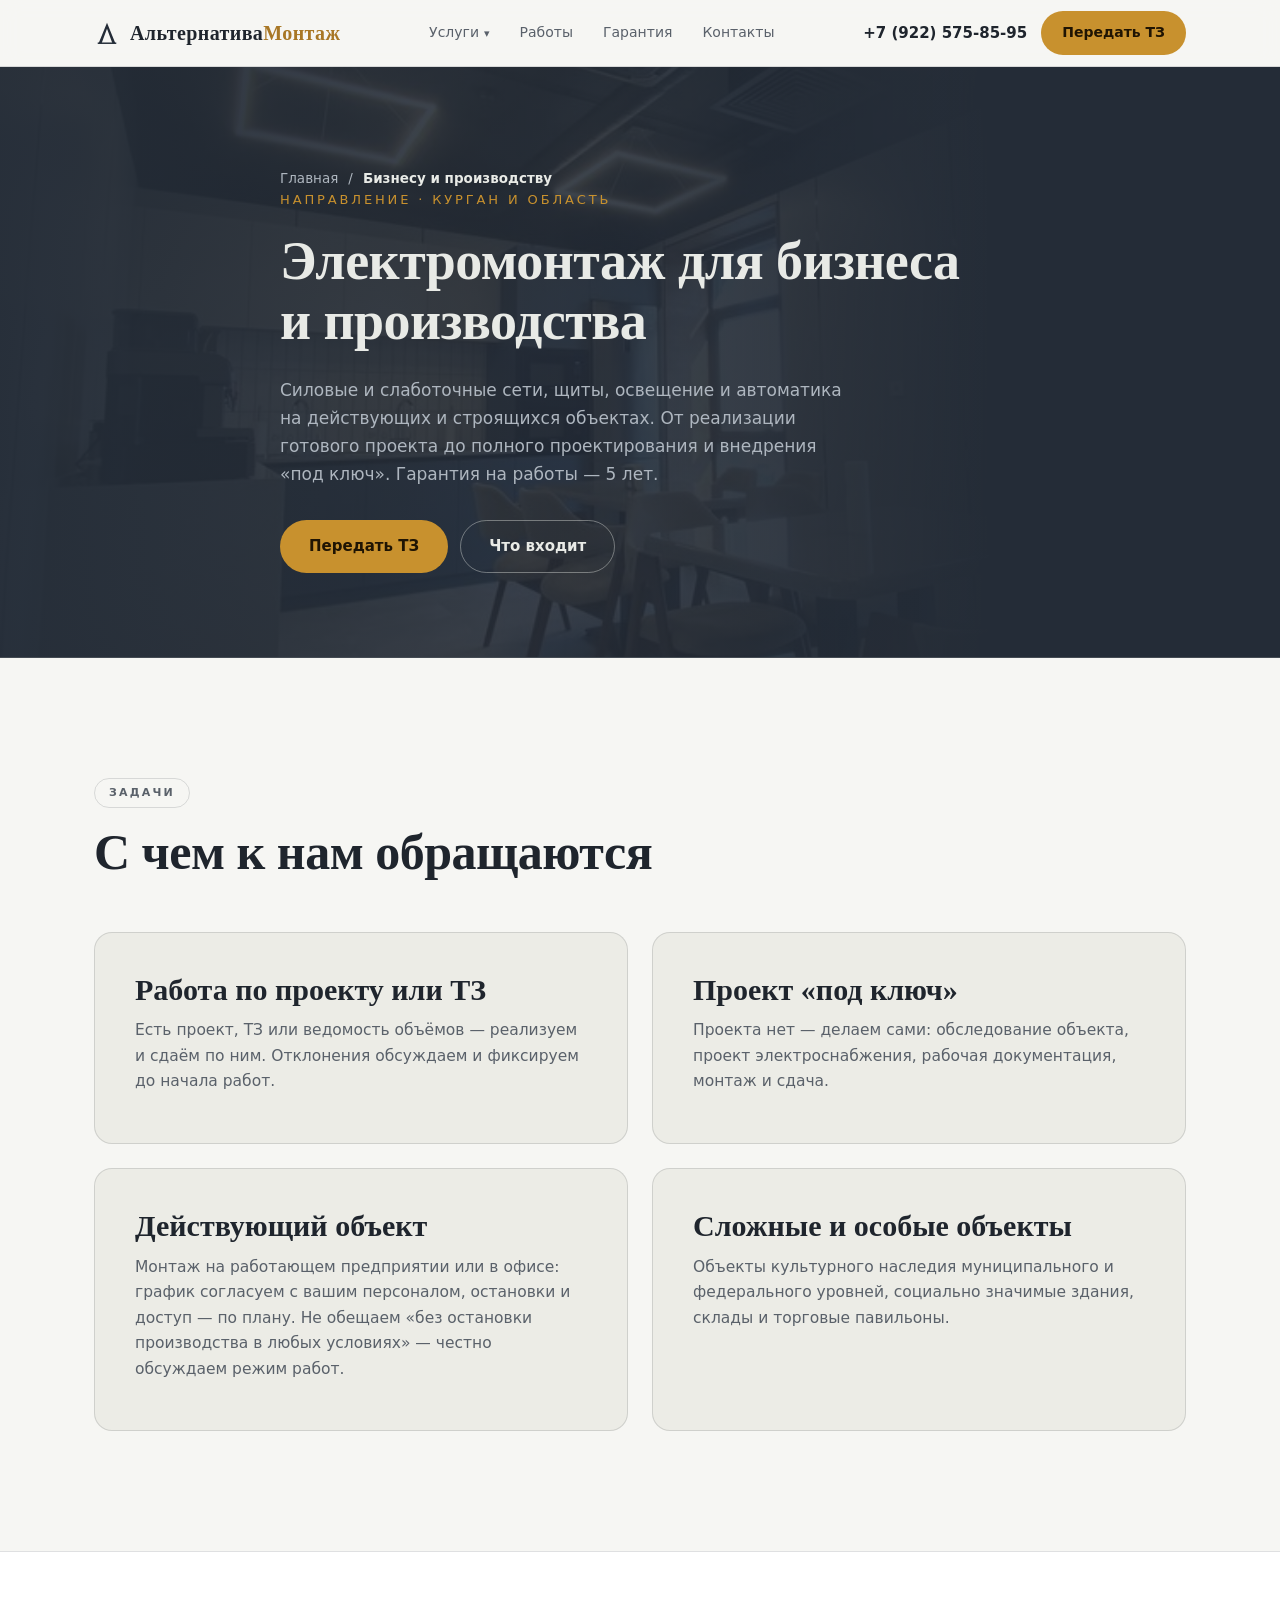
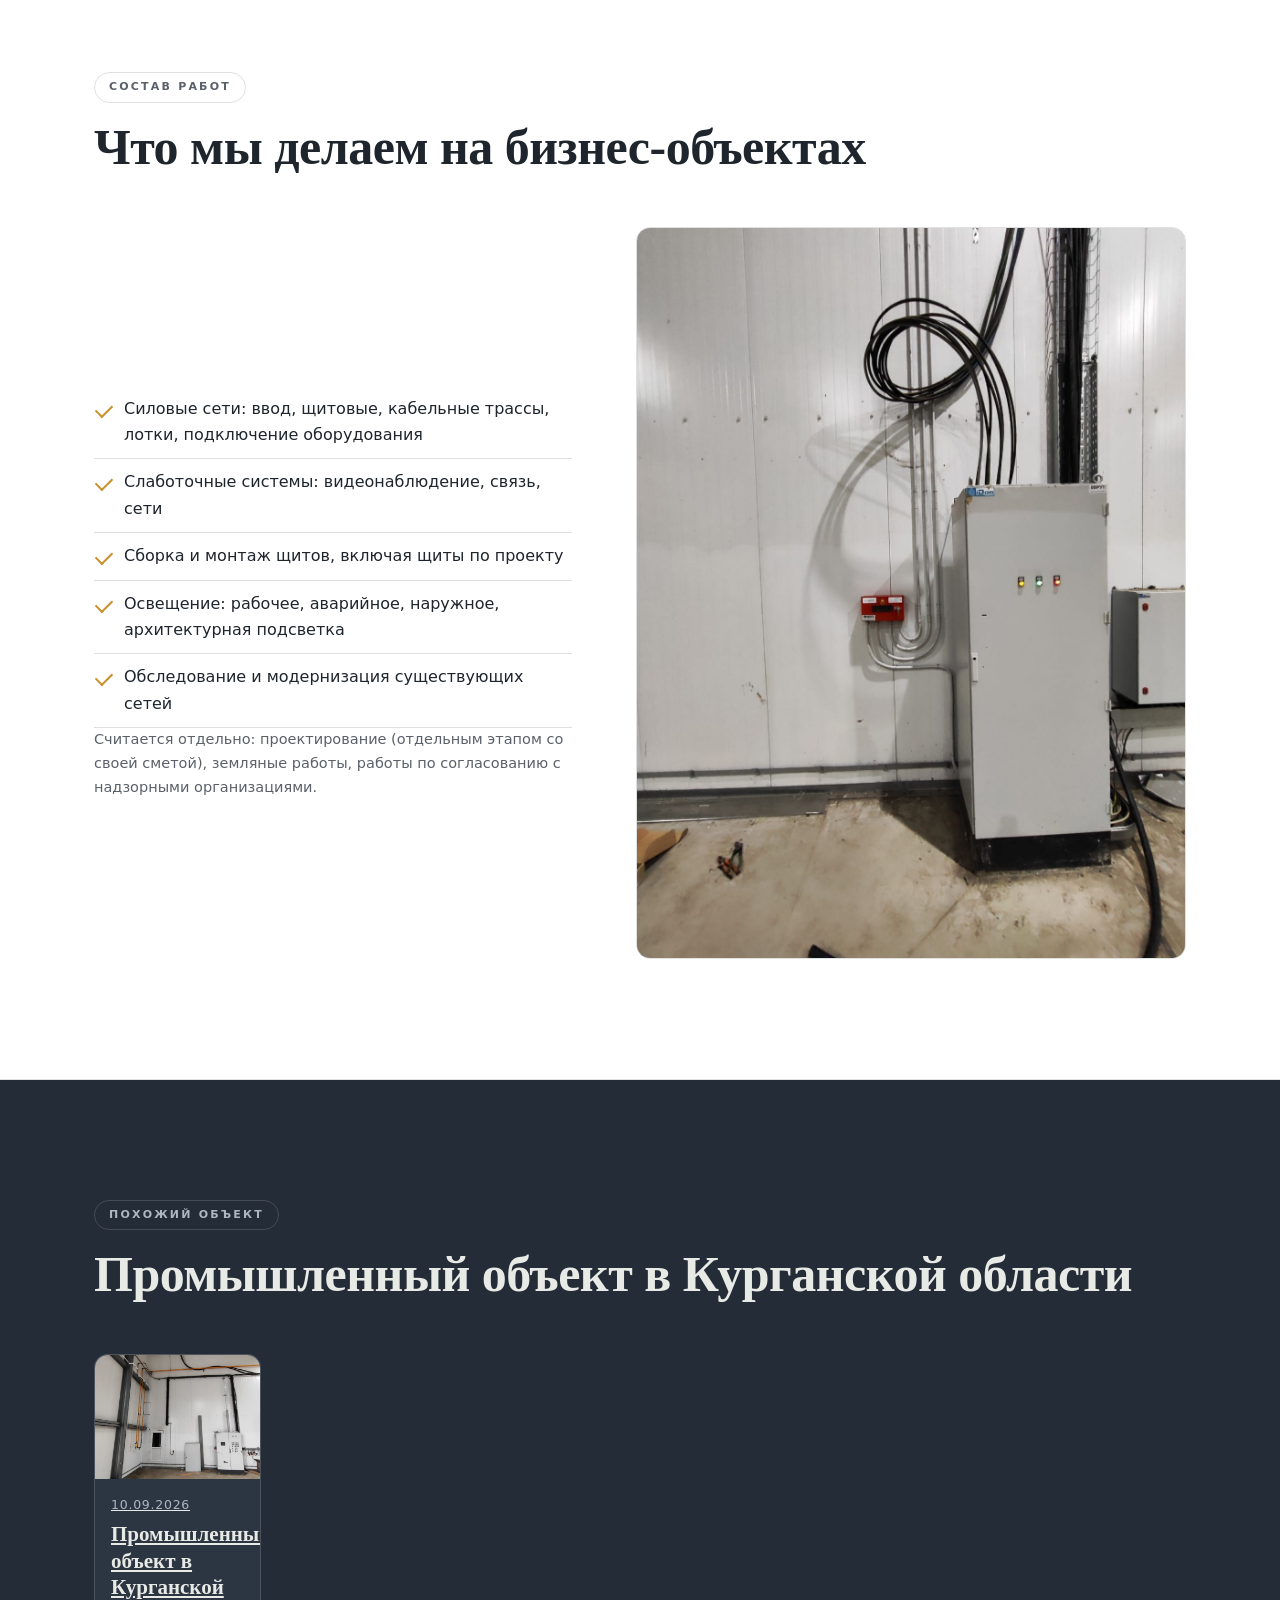
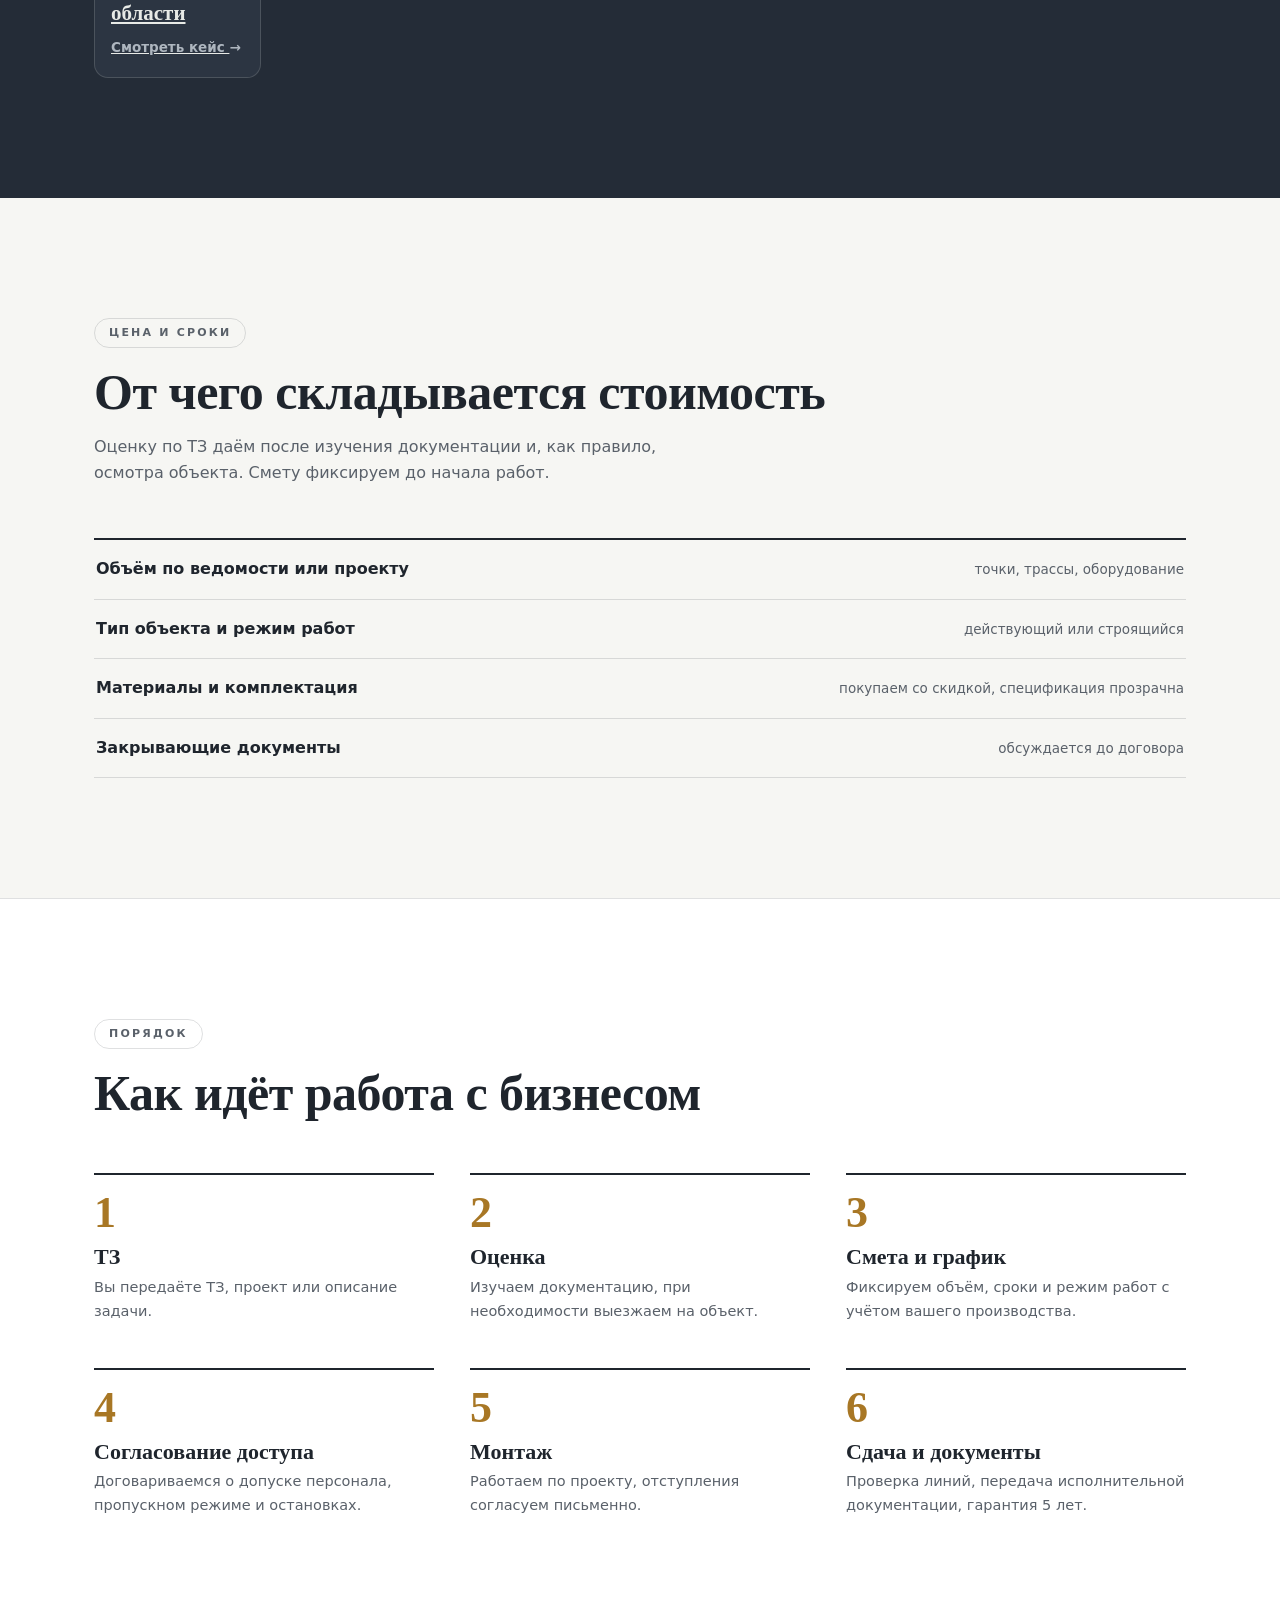
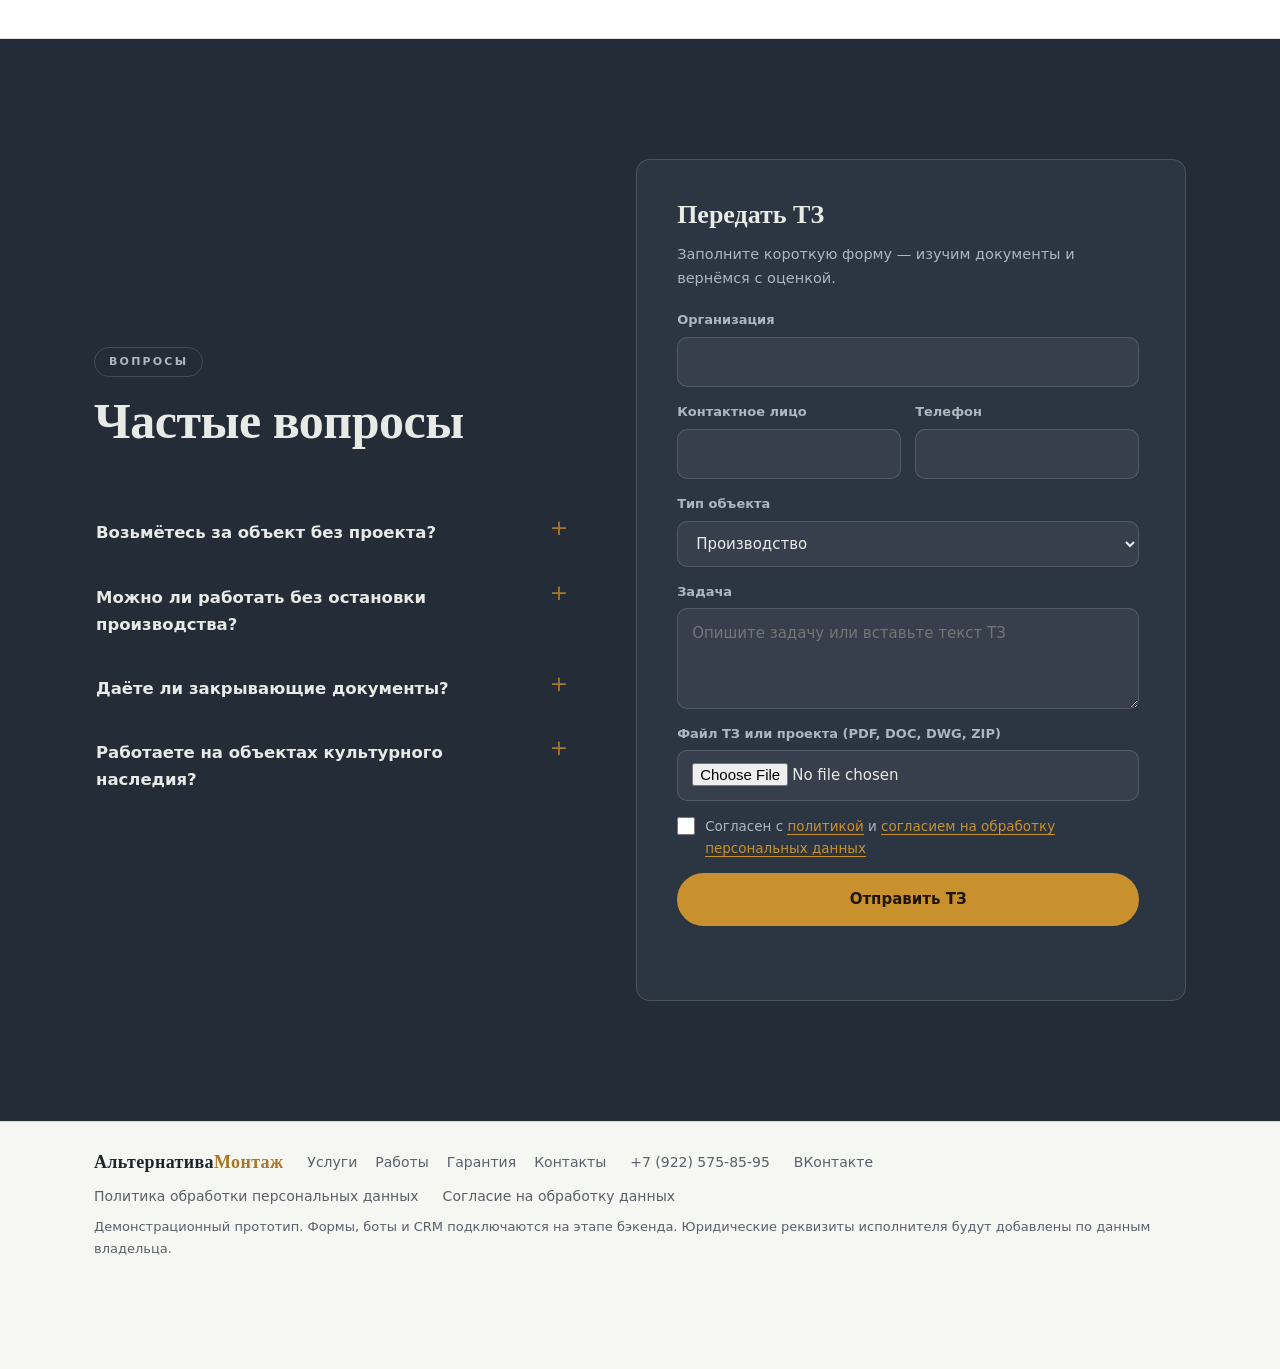
==== biznesu/index.html @ bf3622bf "АльтернативаМонтаж: сайт — главная, 3 направления, работы, кейсы, гарантия, контакты" ====
<!doctype html>
<html lang="ru">
<head>
<meta charset="utf-8">
<meta name="viewport" content="width=device-width, initial-scale=1">
<title>Электромонтаж для бизнеса и производства в Кургане — АльтернативаМонтаж</title>
<meta name="description" content="Электромонтаж на производственных и коммерческих объектах: силовые и слаботочные сети, щиты, проектирование под ключ. Работа по ТЗ и проекту, гарантия 5 лет.">
<link rel="stylesheet" href="../fonts/fonts.css">
<link rel="stylesheet" href="../styles.css">
<script>document.documentElement.classList.add('js');</script>
</head>
<body>
<a class="skip" href="#main">К содержимому</a>

<!-- ===== шапка ===== -->
<header class="top">
  <div class="wrap top__bar">
    <a class="logo" href="../" aria-label="АльтернативаМонтаж, на главную">
      <span class="logo__mark" aria-hidden="true">
        <svg viewBox="0 0 28 28" width="26" height="26"><path d="M14 3 5 25h3.2L14 9.4 19.8 25H23L14 3Z" fill="currentColor"/><path d="M4 25h20" stroke="currentColor" stroke-width="1.6"/></svg>
      </span>
      <span class="logo__word">Альтернатива<em>Монтаж</em></span>
    </a>
    <nav class="top__nav" id="site-nav" aria-label="Основные разделы">
      <details class="navdrop">
        <summary>Услуги</summary>
        <div class="navdrop__menu">
          <a href="../elektrika-kvartiry-i-doma/">Электрика квартиры и дома</a>
          <a href="../biznesu/" aria-current="page">Бизнесу и производству</a>
          <a href="../obsluzhivanie/">Обслуживание и ТО</a>
        </div>
      </details>
      <a href="../raboty/">Работы</a>
      <a href="../garantiya/">Гарантия</a>
      <a href="../kontakty/">Контакты</a>
    </nav>
    <div class="top__act">
      <a class="top__phone" href="tel:+79225758595">+7 (922) 575-85-95</a>
      <button class="burger" id="burger" type="button" aria-expanded="false" aria-controls="site-nav" aria-label="Открыть меню"><span></span><span></span><span></span></button>
      <a class="btn btn--solid btn--sm" href="#tz">Передать ТЗ</a>
    </div>
  </div>
</header>

<main id="main">

<!-- ===== 1. первое предложение ===== -->
<section class="hero hero--sub" id="top">
  <div class="hero__media hero__media--sub" aria-hidden="true">
    <img src="../img/dir-biz.jpg" alt="" width="750" height="1000">
  </div>
  <div class="wrap hero__in">
    <nav class="crumbs crumbs--dark" aria-label="Хлебные крошки">
      <a href="../">Главная</a><span class="crumbs__sep">/</span><span aria-current="page">Бизнесу и производству</span>
    </nav>
    <p class="hero__kicker">Направление · Курган и область</p>
    <h1 class="hero__title">Электромонтаж для бизнеса и&nbsp;производства</h1>
    <p class="hero__lead">Силовые и слаботочные сети, щиты, освещение и автоматика на действующих и строящихся объектах. От реализации готового проекта до полного проектирования и внедрения «под ключ». Гарантия на работы — 5 лет.</p>
    <div class="hero__cta">
      <a class="btn btn--solid" href="#tz">Передать ТЗ</a>
      <a class="btn btn--ghost" href="#sostav">Что входит</a>
    </div>
  </div>
</section>

<!-- ===== 2. задачи клиентов ===== -->
<section class="sec" id="zadachi">
  <div class="wrap">
    <header class="sec__head reveal">
      <p class="eyebrow">Задачи</p>
      <h2>С чем к нам обращаются</h2>
    </header>
    <div class="cards2">
      <article class="card card--wide reveal"><h3>Работа по проекту или ТЗ</h3><p>Есть проект, ТЗ или ведомость объёмов — реализуем и сдаём по ним. Отклонения обсуждаем и фиксируем до начала работ.</p></article>
      <article class="card card--wide reveal"><h3>Проект «под ключ»</h3><p>Проекта нет — делаем сами: обследование объекта, проект электроснабжения, рабочая документация, монтаж и сдача.</p></article>
      <article class="card card--wide reveal"><h3>Действующий объект</h3><p>Монтаж на работающем предприятии или в офисе: график согласуем с вашим персоналом, остановки и доступ — по плану. Не обещаем «без остановки производства в любых условиях» — честно обсуждаем режим работ.</p></article>
      <article class="card card--wide reveal"><h3>Сложные и особые объекты</h3><p>Объекты культурного наследия муниципального и федерального уровней, социально значимые здания, склады и торговые павильоны.</p></article>
    </div>
  </div>
</section>

<!-- ===== 3. состав работ ===== -->
<section class="sec sec--paper" id="sostav">
  <div class="wrap">
    <header class="sec__head reveal">
      <p class="eyebrow">Состав работ</p>
      <h2>Что мы делаем на бизнес-объектах</h2>
    </header>
    <div class="split">
      <div class="split__body">
        <ul class="ticks reveal">
          <li>Силовые сети: ввод, щитовые, кабельные трассы, лотки, подключение оборудования</li>
          <li>Слаботочные системы: видеонаблюдение, связь, сети</li>
          <li>Сборка и монтаж щитов, включая щиты по проекту</li>
          <li>Освещение: рабочее, аварийное, наружное, архитектурная подсветка</li>
          <li>Обследование и модернизация существующих сетей</li>
        </ul>
        <p class="muted reveal">Считается отдельно: проектирование (отдельным этапом со своей сметой), земляные работы, работы по согласованию с надзорными организациями.</p>
      </div>
      <div class="split__media reveal">
        <img src="../img/k001-03.jpg" alt="Кабельные линии на промышленном объекте" loading="lazy" width="1200" height="1600">
      </div>
    </div>
  </div>
</section>

<!-- ===== 4. похожий объект ===== -->
<section class="sec sec--dark">
  <div class="wrap">
    <header class="sec__head reveal">
      <p class="eyebrow">Похожий объект</p>
      <h2>Промышленный объект в Курганской области</h2>
    </header>
    <div class="cases cases--narrow">
      <a class="case reveal" href="../raboty/promyshlennyj-obekt/">
        <span class="case__media"><img src="../img/k001-01.jpg" alt="Электромонтаж на промышленном объекте" loading="lazy" width="1200" height="1600"></span>
        <span class="case__body">
          <span class="case__date">10.09.2026</span>
          <span class="case__title">Промышленный объект в Курганской области</span>
          <span class="case__more">Смотреть кейс <span class="case__arrow" aria-hidden="true">→</span></span>
        </span>
      </a>
    </div>
  </div>
</section>

<!-- ===== 5. цена и сроки ===== -->
<section class="sec" id="cena">
  <div class="wrap">
    <header class="sec__head reveal">
      <p class="eyebrow">Цена и сроки</p>
      <h2>От чего складывается стоимость</h2>
      <p class="sec__sub">Оценку по ТЗ даём после изучения документации и, как правило, осмотра объекта. Смету фиксируем до начала работ.</p>
    </header>
    <div class="estimat reveal">
      <div class="estimat__row"><span>Объём по ведомости или проекту</span><span>точки, трассы, оборудование</span></div>
      <div class="estimat__row"><span>Тип объекта и режим работ</span><span>действующий или строящийся</span></div>
      <div class="estimat__row"><span>Материалы и комплектация</span><span>покупаем со скидкой, спецификация прозрачна</span></div>
      <div class="estimat__row"><span>Закрывающие документы</span><span>обсуждается до договора</span></div>
    </div>
  </div>
</section>

<!-- ===== 6. процесс и документы ===== -->
<section class="sec sec--paper">
  <div class="wrap">
    <header class="sec__head reveal">
      <p class="eyebrow">Порядок</p>
      <h2>Как идёт работа с бизнесом</h2>
    </header>
    <ol class="steps">
      <li class="step reveal"><span class="step__n" aria-hidden="true">1</span><h3>ТЗ</h3><p>Вы передаёте ТЗ, проект или описание задачи.</p></li>
      <li class="step reveal"><span class="step__n" aria-hidden="true">2</span><h3>Оценка</h3><p>Изучаем документацию, при необходимости выезжаем на объект.</p></li>
      <li class="step reveal"><span class="step__n" aria-hidden="true">3</span><h3>Смета и график</h3><p>Фиксируем объём, сроки и режим работ с учётом вашего производства.</p></li>
      <li class="step reveal"><span class="step__n" aria-hidden="true">4</span><h3>Согласование доступа</h3><p>Договариваемся о допуске персонала, пропускном режиме и остановках.</p></li>
      <li class="step reveal"><span class="step__n" aria-hidden="true">5</span><h3>Монтаж</h3><p>Работаем по проекту, отступления согласуем письменно.</p></li>
      <li class="step reveal"><span class="step__n" aria-hidden="true">6</span><h3>Сдача и документы</h3><p>Проверка линий, передача исполнительной документации, гарантия 5 лет.</p></li>
    </ol>
  </div>
</section>

<!-- ===== 7. FAQ и форма ТЗ ===== -->
<section class="sec sec--dark" id="tz">
  <div class="wrap split">
    <div class="split__body">
      <header class="sec__head reveal">
        <p class="eyebrow">Вопросы</p>
        <h2>Частые вопросы</h2>
      </header>
      <div class="faq">
        <details class="faq__item reveal"><summary>Возьмётесь за объект без проекта?</summary><p>Да. Сделаем обследование и проект электроснабжения сами, затем монтаж по нему.</p></details>
        <details class="faq__item reveal"><summary>Можно ли работать без остановки производства?</summary><p>Часто можно по частям: согласуем график, зоны и отключения. Гарантировать «любые условия без остановок» не берёмся — обсуждаем режим до договора.</p></details>
        <details class="faq__item reveal"><summary>Даёте ли закрывающие документы?</summary><p>Да. Состав документов (акты, исполнительная документация, счёт) — по требованиям вашей бухгалтерии, обсудим до старта.</p></details>
        <details class="faq__item reveal"><summary>Работаете на объектах культурного наследия?</summary><p>Да, есть опыт монтажа на таких объектах муниципального и федерального уровней.</p></details>
      </div>
    </div>
    <div class="split__media split__media--contacts reveal">
      <h3>Передать ТЗ</h3>
      <p class="split__note">Заполните короткую форму — изучим документы и вернёмся с оценкой.</p>
      <form class="form" novalidate>
        <input type="hidden" name="direction" value="Бизнес">
        <label class="form__field"><span>Организация</span><input type="text" name="org" autocomplete="organization"></label>
        <div class="row2">
          <label class="form__field"><span>Контактное лицо</span><input type="text" name="name"></label>
          <label class="form__field"><span>Телефон</span><input type="tel" name="phone" inputmode="tel" required></label>
        </div>
        <label class="form__field"><span>Тип объекта</span>
          <select name="objtype">
            <option>Производство</option><option>Торговля</option><option>Офис</option><option>Склад</option><option>Социальный объект</option><option>Другое</option>
          </select>
        </label>
        <label class="form__field"><span>Задача</span><textarea name="task" rows="3" placeholder="Опишите задачу или вставьте текст ТЗ"></textarea></label>
        <label class="form__field"><span>Файл ТЗ или проекта (PDF, DOC, DWG, ZIP)</span><input type="file" name="doc" accept=".pdf,.doc,.docx,.xls,.xlsx,.dwg,.zip"></label>
        <label class="check"><input type="checkbox" name="consent" required><span>Согласен с <a href="../policy/">политикой</a> и <a href="../soglasie/">согласием на обработку персональных данных</a></span></label>
        <button class="btn btn--solid" type="submit">Отправить ТЗ</button>
        <p class="form__msg" role="status"></p>
      </form>
    </div>
  </div>
</section>

</main>

<footer class="foot">
  <div class="wrap foot__in">
    <span class="logo__word logo__word--foot">Альтернатива<em>Монтаж</em></span>
    <nav aria-label="Разделы в подвале">
      <a href="../elektrika-kvartiry-i-doma/">Услуги</a>
      <a href="../raboty/">Работы</a>
      <a href="../garantiya/">Гарантия</a>
      <a href="../kontakty/">Контакты</a>
    </nav>
    <a href="tel:+79225758595">+7 (922) 575-85-95</a>
    <a href="https://vk.ru/club222908861" target="_blank" rel="noopener">ВКонтакте</a>
    <a href="../policy/">Политика обработки персональных данных</a>
    <a href="../soglasie/">Согласие на обработку данных</a>
    <span class="foot__note">Демонстрационный прототип. Формы, боты и CRM подключаются на этапе бэкенда. Юридические реквизиты исполнителя будут добавлены по данным владельца.</span>
  </div>
</footer>

<nav class="mpanel" aria-label="Быстрые действия">
  <a class="mpanel__b" href="tel:+79225758595"><span class="mpanel__ico" aria-hidden="true">☎</span>Позвонить</a>
  <a class="mpanel__b" href="https://vk.ru/club222908861" target="_blank" rel="noopener"><span class="mpanel__ico" aria-hidden="true">✆</span>ВК</a>
  <a class="mpanel__b is-stub" href="../kontakty/" title="Ссылка на Telegram-бота появится после его настройки"><span class="mpanel__ico" aria-hidden="true">➤</span>Telegram</a>
  <a class="mpanel__b is-stub" href="../kontakty/" title="Ссылка на бота МАКС появится после его настройки"><span class="mpanel__ico" aria-hidden="true">✉</span>MAX</a>
  <a class="mpanel__b mpanel__b--cta" href="#tz"><span class="mpanel__ico" aria-hidden="true">✎</span>Заявка</a>
</nav>

<script src="../app.js"></script>
</body>
</html>
---- fonts/fonts.css ----
/* cyrillic */
@font-face {
  font-family: 'Cormorant';
  font-style: normal;
  font-weight: 500;
  font-display: swap;
  src: url(fonts/cormorant-500-normal-cyrillic.woff2) format('woff2');
  unicode-range: U+0301, U+0400-045F, U+0490-0491, U+04B0-04B1, U+2116;
}
/* latin */
@font-face {
  font-family: 'Cormorant';
  font-style: normal;
  font-weight: 500;
  font-display: swap;
  src: url(fonts/cormorant-500-normal-latin.woff2) format('woff2');
  unicode-range: U+0000-00FF, U+0131, U+0152-0153, U+02BB-02BC, U+02C6, U+02DA, U+02DC, U+0304, U+0308, U+0329, U+2000-206F, U+20AC, U+2122, U+2191, U+2193, U+2212, U+2215, U+FEFF, U+FFFD;
}
/* cyrillic */
@font-face {
  font-family: 'Cormorant';
  font-style: normal;
  font-weight: 600;
  font-display: swap;
  src: url(fonts/cormorant-600-normal-cyrillic.woff2) format('woff2');
  unicode-range: U+0301, U+0400-045F, U+0490-0491, U+04B0-04B1, U+2116;
}
/* latin */
@font-face {
  font-family: 'Cormorant';
  font-style: normal;
  font-weight: 600;
  font-display: swap;
  src: url(fonts/cormorant-600-normal-latin.woff2) format('woff2');
  unicode-range: U+0000-00FF, U+0131, U+0152-0153, U+02BB-02BC, U+02C6, U+02DA, U+02DC, U+0304, U+0308, U+0329, U+2000-206F, U+20AC, U+2122, U+2191, U+2193, U+2212, U+2215, U+FEFF, U+FFFD;
}
/* cyrillic */
@font-face {
  font-family: 'Cormorant';
  font-style: normal;
  font-weight: 700;
  font-display: swap;
  src: url(fonts/cormorant-700-normal-cyrillic.woff2) format('woff2');
  unicode-range: U+0301, U+0400-045F, U+0490-0491, U+04B0-04B1, U+2116;
}
/* latin */
@font-face {
  font-family: 'Cormorant';
  font-style: normal;
  font-weight: 700;
  font-display: swap;
  src: url(fonts/cormorant-700-normal-latin.woff2) format('woff2');
  unicode-range: U+0000-00FF, U+0131, U+0152-0153, U+02BB-02BC, U+02C6, U+02DA, U+02DC, U+0304, U+0308, U+0329, U+2000-206F, U+20AC, U+2122, U+2191, U+2193, U+2212, U+2215, U+FEFF, U+FFFD;
}
/* cyrillic */
@font-face {
  font-family: 'Manrope';
  font-style: normal;
  font-weight: 400;
  font-display: swap;
  src: url(fonts/manrope-400-normal-cyrillic.woff2) format('woff2');
  unicode-range: U+0301, U+0400-045F, U+0490-0491, U+04B0-04B1, U+2116;
}
/* latin */
@font-face {
  font-family: 'Manrope';
  font-style: normal;
  font-weight: 400;
  font-display: swap;
  src: url(fonts/manrope-400-normal-latin.woff2) format('woff2');
  unicode-range: U+0000-00FF, U+0131, U+0152-0153, U+02BB-02BC, U+02C6, U+02DA, U+02DC, U+0304, U+0308, U+0329, U+2000-206F, U+20AC, U+2122, U+2191, U+2193, U+2212, U+2215, U+FEFF, U+FFFD;
}
/* cyrillic */
@font-face {
  font-family: 'Manrope';
  font-style: normal;
  font-weight: 500;
  font-display: swap;
  src: url(fonts/manrope-500-normal-cyrillic.woff2) format('woff2');
  unicode-range: U+0301, U+0400-045F, U+0490-0491, U+04B0-04B1, U+2116;
}
/* latin */
@font-face {
  font-family: 'Manrope';
  font-style: normal;
  font-weight: 500;
  font-display: swap;
  src: url(fonts/manrope-500-normal-latin.woff2) format('woff2');
  unicode-range: U+0000-00FF, U+0131, U+0152-0153, U+02BB-02BC, U+02C6, U+02DA, U+02DC, U+0304, U+0308, U+0329, U+2000-206F, U+20AC, U+2122, U+2191, U+2193, U+2212, U+2215, U+FEFF, U+FFFD;
}
/* cyrillic */
@font-face {
  font-family: 'Manrope';
  font-style: normal;
  font-weight: 600;
  font-display: swap;
  src: url(fonts/manrope-600-normal-cyrillic.woff2) format('woff2');
  unicode-range: U+0301, U+0400-045F, U+0490-0491, U+04B0-04B1, U+2116;
}
/* latin */
@font-face {
  font-family: 'Manrope';
  font-style: normal;
  font-weight: 600;
  font-display: swap;
  src: url(fonts/manrope-600-normal-latin.woff2) format('woff2');
  unicode-range: U+0000-00FF, U+0131, U+0152-0153, U+02BB-02BC, U+02C6, U+02DA, U+02DC, U+0304, U+0308, U+0329, U+2000-206F, U+20AC, U+2122, U+2191, U+2193, U+2212, U+2215, U+FEFF, U+FFFD;
}
/* cyrillic */
@font-face {
  font-family: 'Manrope';
  font-style: normal;
  font-weight: 700;
  font-display: swap;
  src: url(fonts/manrope-700-normal-cyrillic.woff2) format('woff2');
  unicode-range: U+0301, U+0400-045F, U+0490-0491, U+04B0-04B1, U+2116;
}
/* latin */
@font-face {
  font-family: 'Manrope';
  font-style: normal;
  font-weight: 700;
  font-display: swap;
  src: url(fonts/manrope-700-normal-latin.woff2) format('woff2');
  unicode-range: U+0000-00FF, U+0131, U+0152-0153, U+02BB-02BC, U+02C6, U+02DA, U+02DC, U+0304, U+0308, U+0329, U+2000-206F, U+20AC, U+2122, U+2191, U+2193, U+2212, U+2215, U+FEFF, U+FFFD;
}
---- styles.css ----
/* АльтернативаМонтаж — прототип главной страницы.
   Палитра и типографика по ТЗ (раздел 7.1): тёмный #242C37, светлый фон
   #F6F6F3/#FFFFFF, текст #1F252D, акцент — янтарный #C8912E, только на CTA.
   Заголовки — Cormorant (антиква), текст — Manrope (гротеск), локально.
   Система радиусов: карточки 14-18px, кнопки — пилюли, поля ввода 10px.
   Анимируются только transform и opacity; при prefers-reduced-motion всё гасится. */

:root{
  --ink:#1F252D;
  --dark:#242C37;
  --dark-2:#2C3542;
  --paper:#F6F6F3;
  --white:#FFFFFF;
  --muted:#5A616A;
  --muted-dark:#AEB6BF;
  --accent:#C8912E;
  --accent-hi:#A87725;
  --accent-ink:#1F1403;
  --line:rgba(31,37,45,.14);
  --line-dark:rgba(232,234,230,.16);
  --r-card:14px;
  --r-input:10px;
  --ease:cubic-bezier(.2,.7,.2,1);
}

*{box-sizing:border-box;margin:0;padding:0}
html{scroll-behavior:smooth;color-scheme:light}
body{
  background:var(--paper);
  color:var(--ink);
  font-family:"Manrope",system-ui,sans-serif;
  font-size:16px;
  line-height:1.65;
  -webkit-font-smoothing:antialiased;
}
img{max-width:100%;display:block;height:auto}
a{color:inherit}
button{font:inherit;color:inherit;background:none;border:0;cursor:pointer}
a,button{touch-action:manipulation;-webkit-tap-highlight-color:transparent}
:focus-visible{outline:2px solid var(--accent);outline-offset:3px;border-radius:2px}
h1,h2,h3{font-family:"Cormorant",Georgia,serif;font-weight:600;line-height:1.12}
section{scroll-margin-top:76px}

.wrap{max-width:1180px;margin:0 auto;padding:0 clamp(20px,4vw,44px)}
.wrap--narrow{max-width:760px}

.skip{
  position:fixed;left:16px;top:-60px;z-index:100;
  padding:11px 18px;background:var(--accent);color:var(--accent-ink);
  font-weight:700;font-size:14px;text-decoration:none;border-radius:var(--r-input);
  transition:top .2s;
}
.skip:focus{top:12px}

/* ---------- кнопки ---------- */
.btn{
  display:inline-block;padding:13px 28px;border-radius:999px;
  font-weight:700;font-size:15px;text-decoration:none;border:1px solid transparent;
  transition:background-color .2s,color .2s,border-color .2s,transform .15s;
}
.btn:active{transform:translateY(1px) scale(.98)}
.btn--solid{background:var(--accent);color:var(--accent-ink)}
.btn--solid:hover{background:var(--accent-hi);color:#fff}
.btn--sm{padding:9px 20px;font-size:14px}
.btn--ghost{border-color:rgba(232,234,230,.4);color:#E8EAE6}
.btn--ghost:hover{border-color:#E8EAE6}

.link-arrow{
  display:inline-block;margin-top:6px;font-weight:600;font-size:15px;
  text-decoration:none;border-bottom:1px solid var(--accent);
  transition:color .2s,border-color .2s;
}
.link-arrow:hover{color:var(--accent-hi)}
.link-arrow--dark{color:#E8EAE6;border-color:var(--accent)}
.link-arrow--dark:hover{color:var(--accent)}

/* ---------- шапка ---------- */
.top{
  position:sticky;top:0;z-index:50;
  background:rgba(246,246,243,.92);backdrop-filter:blur(10px);
  border-bottom:1px solid var(--line);
}
.top__bar{display:flex;align-items:center;justify-content:space-between;gap:16px;height:66px}
.logo{display:flex;align-items:center;gap:10px;text-decoration:none}
.logo__mark{color:var(--dark);line-height:0}
.logo__word{font-family:"Cormorant",Georgia,serif;font-weight:600;font-size:20px;letter-spacing:.02em}
.logo__word em{font-style:normal;color:var(--accent-hi)}
.top__nav{display:flex;gap:clamp(14px,2.6vw,30px)}
.top__nav a{text-decoration:none;font-size:14px;color:var(--muted);transition:color .2s}
.top__nav a:hover{color:var(--ink)}
.top__act{display:flex;align-items:center;gap:14px}
.top__phone{font-weight:700;font-size:15px;text-decoration:none;white-space:nowrap;transition:color .2s}
.top__phone:hover{color:var(--accent-hi)}

/* ---------- hero ---------- */
.hero{
  position:relative;background:var(--dark);color:#E8EAE6;
  overflow:hidden;border-bottom:1px solid var(--line-dark);
}
.hero__in{position:relative;z-index:2;max-width:640px;padding:clamp(72px,10vw,128px) 0}
.hero__kicker{font-size:13px;letter-spacing:.22em;text-transform:uppercase;color:var(--accent);margin-bottom:20px}
.hero__title{font-size:clamp(38px,6.4vw,72px);font-weight:600;letter-spacing:-.01em}
.hero__lead{max-width:44ch;margin-top:24px;color:var(--muted-dark);font-size:17px}
.hero__cta{display:flex;flex-wrap:wrap;gap:12px;margin-top:32px}
.hero__media{
  position:absolute;inset:0;z-index:1;pointer-events:none;
}
.hero__media img{
  width:100%;height:100%;object-fit:cover;opacity:.38;
  -webkit-mask-image:linear-gradient(90deg,#000 0%,#000 38%,transparent 78%);
          mask-image:linear-gradient(90deg,#000 0%,#000 38%,transparent 78%);
}
.hero__media::after{
  content:"";position:absolute;inset:0;
  background:linear-gradient(90deg,rgba(36,44,55,.92) 0%,rgba(36,44,55,.55) 46%,rgba(36,44,55,.25) 100%);
}

/* ---------- секции ---------- */
.sec{padding:clamp(72px,10vw,120px) 0}
.sec--paper{background:var(--white);border-top:1px solid var(--line);border-bottom:1px solid var(--line)}
.sec--dark{background:var(--dark);color:#E8EAE6}
.sec__head{margin-bottom:clamp(32px,5vw,52px)}
.sec__head h2{font-size:clamp(30px,4.4vw,50px);letter-spacing:-.01em}
.sec__sub{max-width:60ch;margin-top:14px;color:var(--muted)}
.sec--dark .sec__sub,.sec--dark .split__note{color:var(--muted-dark)}
.eyebrow{
  display:inline-block;padding:5px 14px;margin-bottom:16px;
  border:1px solid var(--line);border-radius:999px;
  font-size:11px;font-weight:600;letter-spacing:.2em;text-transform:uppercase;color:var(--muted);
}
.sec--dark .eyebrow{border-color:var(--line-dark);color:var(--muted-dark)}

/* ---------- карточки задач (двойная оболочка) ---------- */
.cards4{display:grid;grid-template-columns:repeat(4,1fr);gap:20px}
.cards2{display:grid;grid-template-columns:repeat(2,1fr);gap:24px}
.card{
  background:#ECECE6;border:1px solid var(--line);border-radius:18px;padding:6px;
  transition:transform .4s var(--ease),box-shadow .4s var(--ease);
}
.card:hover{transform:translateY(-4px);box-shadow:0 18px 40px rgba(36,44,55,.10)}
.card__media{border-radius:10px;overflow:hidden;background:#DDDcd6}
.card__media img{width:100%;aspect-ratio:3/4;object-fit:cover;transition:transform .6s var(--ease)}
.card:hover .card__media img{transform:scale(1.03)}
.card h3{font-size:24px;margin:14px 10px 6px}
.card p{font-size:14.5px;color:var(--muted);margin:0 10px 16px}
.card--wide{padding:clamp(24px,3.4vw,40px)}
.card--wide h3{font-size:clamp(24px,2.6vw,30px);margin:0 0 12px}
.card--wide p{font-size:15.5px;margin:0 0 8px;max-width:56ch}

/* ---------- кейсы ---------- */
.cases{display:grid;grid-template-columns:repeat(3,1fr);gap:20px}
.case{
  text-align:left;background:var(--dark-2);border:1px solid var(--line-dark);
  border-radius:var(--r-card);overflow:hidden;padding:0;display:block;width:100%;
  transition:transform .4s var(--ease),border-color .3s;
}
.case:hover{transform:translateY(-4px);border-color:rgba(200,145,46,.55)}
.case__media{display:block;position:relative;overflow:hidden}
.case__media img{width:100%;aspect-ratio:4/3;object-fit:cover;transition:transform .6s var(--ease)}
.case:hover .case__media img{transform:scale(1.04)}
.case__body{display:block;padding:16px 16px 18px}
.case__date{display:block;font-size:12.5px;letter-spacing:.06em;color:var(--muted-dark);margin-bottom:6px}
.case__title{display:block;font-family:"Cormorant",Georgia,serif;font-weight:600;font-size:21px;line-height:1.25;color:#E8EAE6}
.case:hover .case__title{color:var(--accent)}
.case__more{display:block;margin-top:10px;font-size:13.5px;font-weight:600;color:var(--muted-dark)}
.case__arrow{display:inline-block;transition:transform .3s var(--ease)}
.case:hover .case__arrow{transform:translateX(4px);color:var(--accent)}

/* ---------- смета ---------- */
.estimat{border-top:2px solid var(--ink)}
.estimat__row{
  display:flex;justify-content:space-between;gap:16px;align-items:baseline;
  padding:16px 2px;border-bottom:1px solid var(--line);
}
.estimat__row span:first-child{font-weight:600;font-size:16px}
.estimat__row span:last-child{font-size:13.5px;color:var(--muted);white-space:nowrap}
.estimat__note{margin-top:18px;color:var(--muted);font-size:14.5px;max-width:60ch}

/* ---------- сплит-блоки ---------- */
.split{
  display:grid;grid-template-columns:minmax(0,1fr) minmax(0,1.15fr);
  gap:clamp(32px,5vw,72px);align-items:center;
}
.split__media img{border-radius:var(--r-card);border:1px solid var(--line)}
.split__note{margin-top:18px;color:var(--muted);font-size:14.5px}
.ticks{list-style:none;max-width:56ch}
.ticks li{
  position:relative;padding:10px 0 10px 30px;
  border-bottom:1px solid var(--line);font-size:16px;
}
.ticks li::before{
  content:"";position:absolute;left:2px;top:18px;width:14px;height:8px;
  border-left:2px solid var(--accent);border-bottom:2px solid var(--accent);
  transform:rotate(-45deg);
}
.ticks--dark li{border-color:var(--line-dark);color:#E8EAE6}

/* ---------- шаги ---------- */
.steps{
  list-style:none;display:grid;grid-template-columns:repeat(3,1fr);
  gap:clamp(24px,4vw,44px) clamp(20px,3vw,36px);counter-reset:none;
}
.step{border-top:2px solid var(--ink);padding-top:16px}
.step__n{
  display:block;font-family:"Cormorant",Georgia,serif;font-weight:600;
  font-size:44px;line-height:1;color:var(--accent-hi);margin-bottom:10px;
}
.step h3{font-size:22px;margin-bottom:6px}
.step p{font-size:14.5px;color:var(--muted)}

/* ---------- гарантия ---------- */
.guar{display:grid;grid-template-columns:minmax(0,.9fr) minmax(0,1.4fr);gap:clamp(32px,6vw,88px);align-items:center}
.guar__num{display:flex;flex-direction:column;gap:8px}
.guar__big{font-family:"Cormorant",Georgia,serif;font-weight:600;font-size:clamp(88px,14vw,170px);line-height:.95;color:var(--accent)}
.guar__cap{font-size:15px;letter-spacing:.14em;text-transform:uppercase;color:var(--muted-dark)}

/* ---------- заглушка команды ---------- */
.soon{
  border:1px dashed var(--line);border-radius:var(--r-card);
  padding:clamp(24px,4vw,40px);max-width:720px;color:var(--muted);
}
.soon .link-arrow{color:var(--ink)}

/* ---------- FAQ ---------- */
.faq__item{border-bottom:1px solid var(--line)}
.faq__item summary{
  cursor:pointer;list-style:none;padding:18px 2px;
  font-weight:600;font-size:16.5px;position:relative;padding-right:40px;
  transition:color .2s;
}
.faq__item summary::-webkit-details-marker{display:none}
.faq__item summary::after{
  content:"+";position:absolute;right:4px;top:16px;
  font-size:22px;font-weight:400;color:var(--accent-hi);line-height:1;
  transition:transform .25s var(--ease);
}
.faq__item[open] summary::after{transform:rotate(45deg)}
.faq__item[open] summary{color:var(--accent-hi)}
.faq__item p{padding:0 40px 18px 2px;color:var(--muted)}

/* ---------- география ---------- */
.geo{font-size:clamp(19px,2.6vw,26px);font-family:"Cormorant",Georgia,serif;font-weight:500;max-width:56ch}

/* ---------- форма ---------- */
.split__media--contacts{
  background:var(--dark-2);border:1px solid var(--line-dark);border-radius:var(--r-card);
  padding:clamp(24px,3.4vw,40px);align-self:start;
}
.split__media--contacts h3{font-size:26px;margin-bottom:14px}
.contact-big{
  display:inline-block;font-family:"Cormorant",Georgia,serif;font-weight:600;
  font-size:clamp(24px,2.8vw,32px);text-decoration:none;color:#E8EAE6;
  border-bottom:2px solid var(--accent);transition:color .2s;
}
.contact-big:hover{color:var(--accent)}
.split__media--contacts .split__note{color:var(--muted-dark);margin:10px 0 18px}
.form{display:grid;gap:14px;max-width:460px}
.form__field{display:grid;gap:6px}
.form__field span{font-size:13px;font-weight:600;color:var(--muted-dark)}
.form input,.form textarea{
  font:inherit;font-size:15px;color:#E8EAE6;
  background:rgba(232,234,230,.06);border:1px solid var(--line-dark);
  border-radius:var(--r-input);padding:12px 14px;transition:border-color .2s;
}
.form input:focus,.form textarea:focus{outline:none;border-color:var(--accent)}
.form__msg{font-size:14px;color:var(--accent);min-height:1.4em}

/* ---------- футер ---------- */
.foot{border-top:1px solid var(--line);padding:26px 0 110px;background:var(--paper)}
.foot__in{display:flex;flex-wrap:wrap;gap:8px 24px;align-items:center;font-size:14px;color:var(--muted)}
.foot__in a{text-decoration:none;transition:color .2s}
.foot__in a:hover{color:var(--ink)}
.logo__word--foot{font-size:18px;color:var(--ink)}
.foot__note{color:var(--muted);font-size:13px;width:100%}
.foot__in nav{display:flex;flex-wrap:wrap;gap:6px 18px}
a.card{text-decoration:none;display:block;color:inherit}
.cases--narrow{max-width:540px}
.link-arrow.is-stub{opacity:.55}

/* ---------- кнопка «наверх» ---------- */
.totop{
  position:fixed;right:18px;bottom:18px;z-index:55;
  width:46px;height:46px;border-radius:999px;
  background:var(--dark);color:#E8EAE6;border:1px solid var(--line-dark);
  display:flex;align-items:center;justify-content:center;
  box-shadow:0 8px 24px rgba(36,44,55,.28);
  opacity:0;visibility:hidden;transform:translateY(12px);
  transition:opacity .25s var(--ease),transform .25s var(--ease),visibility .25s,background-color .2s,color .2s;
}
.totop.is-vis{opacity:1;visibility:visible;transform:none}
.totop:hover{background:var(--accent);color:var(--accent-ink)}
.totop:focus-visible{opacity:1;visibility:visible;transform:none}

/* ---------- мобильная нижняя панель ---------- */
.mpanel{
  position:fixed;left:0;right:0;bottom:0;z-index:60;display:none;
  grid-template-columns:repeat(5,1fr);
  background:var(--dark);border-top:1px solid var(--line-dark);
  padding:8px 6px calc(8px + env(safe-area-inset-bottom,0px));
}
.mpanel__b{
  display:flex;flex-direction:column;align-items:center;gap:2px;
  font-size:11px;color:var(--muted-dark);text-decoration:none;padding:4px 2px;
  border-radius:var(--r-input);
}
.mpanel__ico{font-size:17px;line-height:1}
.mpanel__b--cta{color:var(--accent);font-weight:700}
.mpanel__b.is-stub{opacity:.55}

/* ---------- лайтбокс (нативный <dialog>) ----------
   Всегда во весь экран; display — только на [open], иначе закрытый
   диалог «повиснет» под подвалом видимой копией. */
.lb{
  width:100vw;max-width:100vw;height:100dvh;max-height:100dvh;
  border:0;border-radius:0;padding:0;background:#14181F;color:#E8EAE6;box-shadow:none;
}
.lb[open]{display:flex;flex-direction:column}
.lb::backdrop{background:rgba(10,13,17,.92);backdrop-filter:blur(4px)}
.lb__bar{display:flex;align-items:center;justify-content:space-between;gap:16px;padding:14px 20px;border-bottom:1px solid var(--line-dark);flex:0 0 auto}
.lb__head{min-width:0}
.lb__title{display:block;font-weight:700;font-size:17px;white-space:nowrap;overflow:hidden;text-overflow:ellipsis}
.lb__sub{display:block;font-size:13px;color:var(--muted-dark);margin-top:2px}
.lb__tools{display:flex;align-items:center;gap:14px;flex:0 0 auto}
.lb__count{font-size:13px;color:var(--muted-dark);font-variant-numeric:tabular-nums}
.lb__close{font-size:15px;padding:6px 12px;border:1px solid var(--line-dark);border-radius:var(--r-input);transition:color .2s,border-color .2s}
.lb__close:hover{color:var(--accent);border-color:var(--accent)}
.lb__scroll{flex:1 1 auto;min-height:0;display:flex;flex-direction:column;align-items:center;justify-content:center;overflow:hidden;padding:14px 20px;overscroll-behavior:contain}
.lb__fig{flex:1 1 auto;min-height:0;display:flex;flex-direction:column;align-items:center;justify-content:center;margin:0;max-width:min(1160px,100%)}
.lb__fig img{border-radius:var(--r-input);max-height:100%;width:auto;object-fit:contain}
.lb__cap{margin-top:10px;font-size:13.5px;color:var(--muted-dark);text-align:center;flex:0 0 auto}
.lb__cap:empty{display:none}
.lb__nav{flex:0 0 auto;align-self:stretch;display:flex;align-items:center;justify-content:center;gap:12px;margin-top:10px;padding:0 20px}
.lb__btn{padding:9px 20px;border:1px solid var(--line-dark);border-radius:999px;transition:color .2s,border-color .2s,transform .15s;flex:0 0 auto}
.lb__btn:hover{color:var(--accent);border-color:var(--accent)}
.lb__btn:active{transform:scale(.96)}
.lb__thumbs{display:flex;gap:8px;align-items:center;overflow-x:auto;overscroll-behavior-x:contain;padding:4px;min-width:0;max-width:100%;scrollbar-width:thin;scrollbar-color:var(--line-dark) transparent}
.lb__thumb{flex:0 0 auto;padding:0;border:1px solid var(--line-dark);border-radius:var(--r-input);opacity:.5;line-height:0;transition:opacity .2s,border-color .2s}
.lb__thumb img{height:52px;width:auto;border-radius:calc(var(--r-input) - 2px)}
.lb__thumb:hover{opacity:.9}
.lb__thumb.is-cur{opacity:1;border-color:var(--accent)}

/* ---------- анимация ---------- */
@media (prefers-reduced-motion: no-preference){
  .hero__kicker,.hero__title,.hero__lead,.hero__cta{
    opacity:0;animation:hero-in .7s var(--ease) forwards;
  }
  .hero__title{animation-delay:.07s}
  .hero__lead{animation-delay:.14s}
  .hero__cta{animation-delay:.21s}
}
@keyframes hero-in{from{opacity:0;transform:translateY(24px)}to{opacity:1;transform:none}}

html.js .reveal{opacity:0;transform:translateY(20px);transition:opacity .55s var(--ease),transform .55s var(--ease)}
html.js .reveal.in{opacity:1;transform:none}

@media (prefers-reduced-motion: reduce){
  html{scroll-behavior:auto}
  html.js .reveal{opacity:1;transform:none;transition:none}
  .hero__kicker,.hero__title,.hero__lead,.hero__cta{opacity:1;animation:none}
  .card:hover,.case:hover{transform:none}
  .card__media img,.case__media img{transition:none}
  .totop{transition:opacity .2s,visibility .2s;transform:none}
}

/* ==========================================================
   МНОГОСТРАНИЧНОСТЬ: хлебные крошки, выпадающее меню, бургер,
   подстраницы (hero, кейс, фильтр, правовые тексты, предупреждение)
   ========================================================== */

/* ---------- хлебные крошки ---------- */
.crumbs{
  display:flex;flex-wrap:wrap;gap:6px 10px;align-items:center;
  padding:16px 0 0;font-size:13.5px;color:var(--muted);
}
.crumbs a{text-decoration:none;color:var(--muted);transition:color .2s}
.crumbs a:hover{color:var(--accent-hi)}
.crumbs [aria-current]{color:var(--ink);font-weight:600}
.crumbs__sep{color:var(--line);user-select:none}
.crumbs--dark a,.crumbs--dark .crumbs__sep{color:var(--muted-dark)}
.crumbs--dark [aria-current]{color:#E8EAE6}

/* ---------- выпадающий пункт «Услуги» (нативный details) ---------- */
.navdrop{position:relative}
.navdrop summary{
  cursor:pointer;list-style:none;font-size:14px;color:var(--muted);
  transition:color .2s;user-select:none;
}
.navdrop summary::-webkit-details-marker{display:none}
.navdrop summary::after{
  content:"▾";display:inline-block;margin-left:5px;font-size:11px;
  transition:transform .2s var(--ease);
}
.navdrop[open] summary::after{transform:rotate(180deg)}
.navdrop summary:hover,.navdrop[open] summary{color:var(--ink)}
.navdrop__menu{
  position:absolute;left:-16px;top:calc(100% + 10px);z-index:20;min-width:250px;
  background:var(--white);border:1px solid var(--line);border-radius:var(--r-card);
  box-shadow:0 16px 40px rgba(36,44,55,.14);padding:8px;
}
.navdrop__menu a{
  display:block;padding:9px 12px;border-radius:var(--r-input);
  font-size:14px;color:var(--ink);text-decoration:none;transition:background-color .2s;
}
.navdrop__menu a:hover{background:var(--paper);color:var(--ink)}
.navdrop__menu a[aria-current]{background:var(--paper);font-weight:700}

/* ---------- бургер ---------- */
.burger{
  display:none;flex-direction:column;justify-content:center;gap:5px;
  width:44px;height:44px;padding:10px 9px;border-radius:var(--r-input);
}
.burger span{display:block;height:2px;background:var(--ink);border-radius:1px;transition:transform .2s,opacity .2s}
.burger[aria-expanded="true"] span:nth-child(1){transform:translateY(7px) rotate(45deg)}
.burger[aria-expanded="true"] span:nth-child(2){opacity:0}
.burger[aria-expanded="true"] span:nth-child(3){transform:translateY(-7px) rotate(-45deg)}

/* ---------- подстраничный hero ---------- */
.hero--sub .hero__in{max-width:720px;padding:clamp(44px,7vw,84px) 0}
.hero--sub .hero__title{font-size:clamp(30px,4.6vw,54px)}
.hero--sub{padding-top:0}
.hero__media--sub img{opacity:.3}
.hero--sub .hero__lead{max-width:54ch}

/* ---------- факты кейса / страницы ---------- */
.facts{
  display:grid;grid-template-columns:repeat(auto-fit,minmax(200px,1fr));
  gap:1px;background:var(--line);border:1px solid var(--line);
  border-radius:var(--r-card);overflow:hidden;
}
.facts div{background:var(--white);padding:16px 18px}
.facts dt{
  font-size:11px;font-weight:600;letter-spacing:.18em;text-transform:uppercase;
  color:var(--muted);margin-bottom:6px;
}
.facts dd{font-size:16px;font-weight:600;margin:0}

/* ---------- сетка фотографий кейса ---------- */
.phgrid{display:grid;grid-template-columns:repeat(3,1fr);gap:14px}
.phgrid button{
  padding:0;border:1px solid var(--line);border-radius:var(--r-card);
  overflow:hidden;line-height:0;transition:border-color .3s,transform .4s var(--ease);
}
.phgrid button:hover{border-color:rgba(200,145,46,.6);transform:translateY(-3px)}
.phgrid img{width:100%;aspect-ratio:3/4;object-fit:cover}

/* ---------- подписи и пометки ---------- */
.muted{color:var(--muted);font-size:14.5px;max-width:66ch}
.muted--dark{color:var(--muted-dark)}
.note{
  border-left:3px solid var(--accent);background:var(--white);
  padding:14px 18px;border-radius:0 var(--r-input) var(--r-input) 0;
  color:var(--muted);font-size:14.5px;
}

/* ---------- фильтр работ ---------- */
.filters{display:flex;flex-wrap:wrap;gap:8px;margin-bottom:28px}
.filters button{
  padding:9px 18px;border-radius:999px;border:1px solid var(--line);
  font-size:14px;font-weight:600;color:var(--muted);
  transition:border-color .2s,color .2s,background-color .2s;
}
.filters button:hover{color:var(--ink);border-color:var(--muted)}
.filters button.is-on{background:var(--dark);border-color:var(--dark);color:#E8EAE6}
.case.is-hidden{display:none}

/* ---------- предупреждение безопасности (гарантия) ---------- */
.warn{
  display:none;margin-top:4px;padding:16px 18px;
  border:1px solid #B4653A;border-left:4px solid #B4653A;
  border-radius:0 var(--r-input) var(--r-input) 0;background:#FDF3EC;color:#6E3A1A;
  font-size:14.5px;line-height:1.6;
}
.warn.is-on{display:block}
.warn b{color:#5A2E12}

/* ---------- правовые страницы (проект текста) ---------- */
.docstub{
  display:inline-block;margin-bottom:24px;padding:8px 16px;
  border:1px dashed var(--muted);border-radius:999px;
  font-size:13px;color:var(--muted);
}
.legal{max-width:72ch;font-size:15.5px;color:var(--ink)}
.legal h2{font-size:clamp(22px,3vw,30px);margin:36px 0 12px}
.legal h3{font-size:20px;margin:26px 0 8px}
.legal p,.legal li{margin-bottom:10px}
.legal ul,.legal ol{margin:0 0 14px 22px}
.legal .note{margin:18px 0}

/* ---------- элементы расширенных форм ---------- */
.form .row2{display:grid;grid-template-columns:1fr 1fr;gap:14px}
.form select,.form input[type="file"]{font:inherit;font-size:15px;color:#E8EAE6;background:rgba(232,234,230,.06);border:1px solid var(--line-dark);border-radius:var(--r-input);padding:12px 14px;width:100%}
.form select:focus,.form input[type="file"]:focus{outline:none;border-color:var(--accent)}
.form .check{display:flex;gap:10px;align-items:flex-start;font-size:13.5px;color:var(--muted-dark)}
.form .check input{width:18px;height:18px;margin-top:2px;accent-color:var(--accent);flex:0 0 auto}
.form .check a{color:var(--accent);text-decoration:none;border-bottom:1px solid var(--accent)}
.form fieldset{border:0;display:grid;gap:8px}
.form legend{font-size:13px;font-weight:600;color:var(--muted-dark);margin-bottom:6px}
.form .seg{display:flex;flex-wrap:wrap;gap:8px}
.form .seg label{
  display:inline-flex;align-items:center;gap:8px;padding:9px 16px;
  border:1px solid var(--line-dark);border-radius:999px;font-size:14px;
  color:var(--muted-dark);cursor:pointer;transition:border-color .2s,color .2s;
}
.form .seg label:hover{color:#E8EAE6}
.form .seg input{position:absolute;clip:rect(0 0 0 0);width:1px;height:1px;overflow:hidden}
.form .seg input:checked + span{color:var(--accent)}
.form .seg input:focus-visible + span{outline:2px solid var(--accent);outline-offset:3px;border-radius:2px}
.form .seg input:checked ~ span{color:#E8EAE6}
.form .seg input:checked + span::before{content:"● "}

/* ---------- адаптив ---------- */
@media (max-width:1024px){
  .cards4{grid-template-columns:repeat(2,1fr)}
  .cases{grid-template-columns:repeat(2,1fr)}
  .steps{grid-template-columns:repeat(2,1fr)}
  .phgrid{grid-template-columns:repeat(2,1fr)}
}
@media (max-width:900px){
  .top__nav{display:none}
  .top__nav.is-open{
    display:flex;flex-direction:column;gap:2px;
    position:absolute;top:66px;left:0;right:0;
    background:var(--paper);border-bottom:1px solid var(--line);
    padding:10px clamp(20px,4vw,44px) 16px;box-shadow:0 24px 40px rgba(36,44,55,.14);
  }
  .top__nav.is-open > a{padding:12px 0;font-size:16px;color:var(--ink);border-bottom:1px solid var(--line)}
  .burger{display:flex}
  .navdrop__menu{position:static;min-width:0;box-shadow:none;border:0;background:none;padding:0 0 6px 16px}
  .navdrop__menu a{padding:8px 0}
}
@media (max-width:860px){
  .split{grid-template-columns:1fr}
  .split__media--contacts{order:-1}
  .guar{grid-template-columns:1fr;gap:20px}
  .form .row2{grid-template-columns:1fr}
}
@media (max-width:640px){
  .top__phone{display:none}
  .cards4,.cases,.cards2,.steps{grid-template-columns:1fr}
  .estimat__row{flex-direction:column;gap:2px}
  .estimat__row span:last-child{white-space:normal}
  .foot{padding-bottom:150px}
  .mpanel{display:grid}
  .totop{bottom:calc(70px + env(safe-area-inset-bottom,0px))}
  .top__act .btn{padding:9px 18px}
}
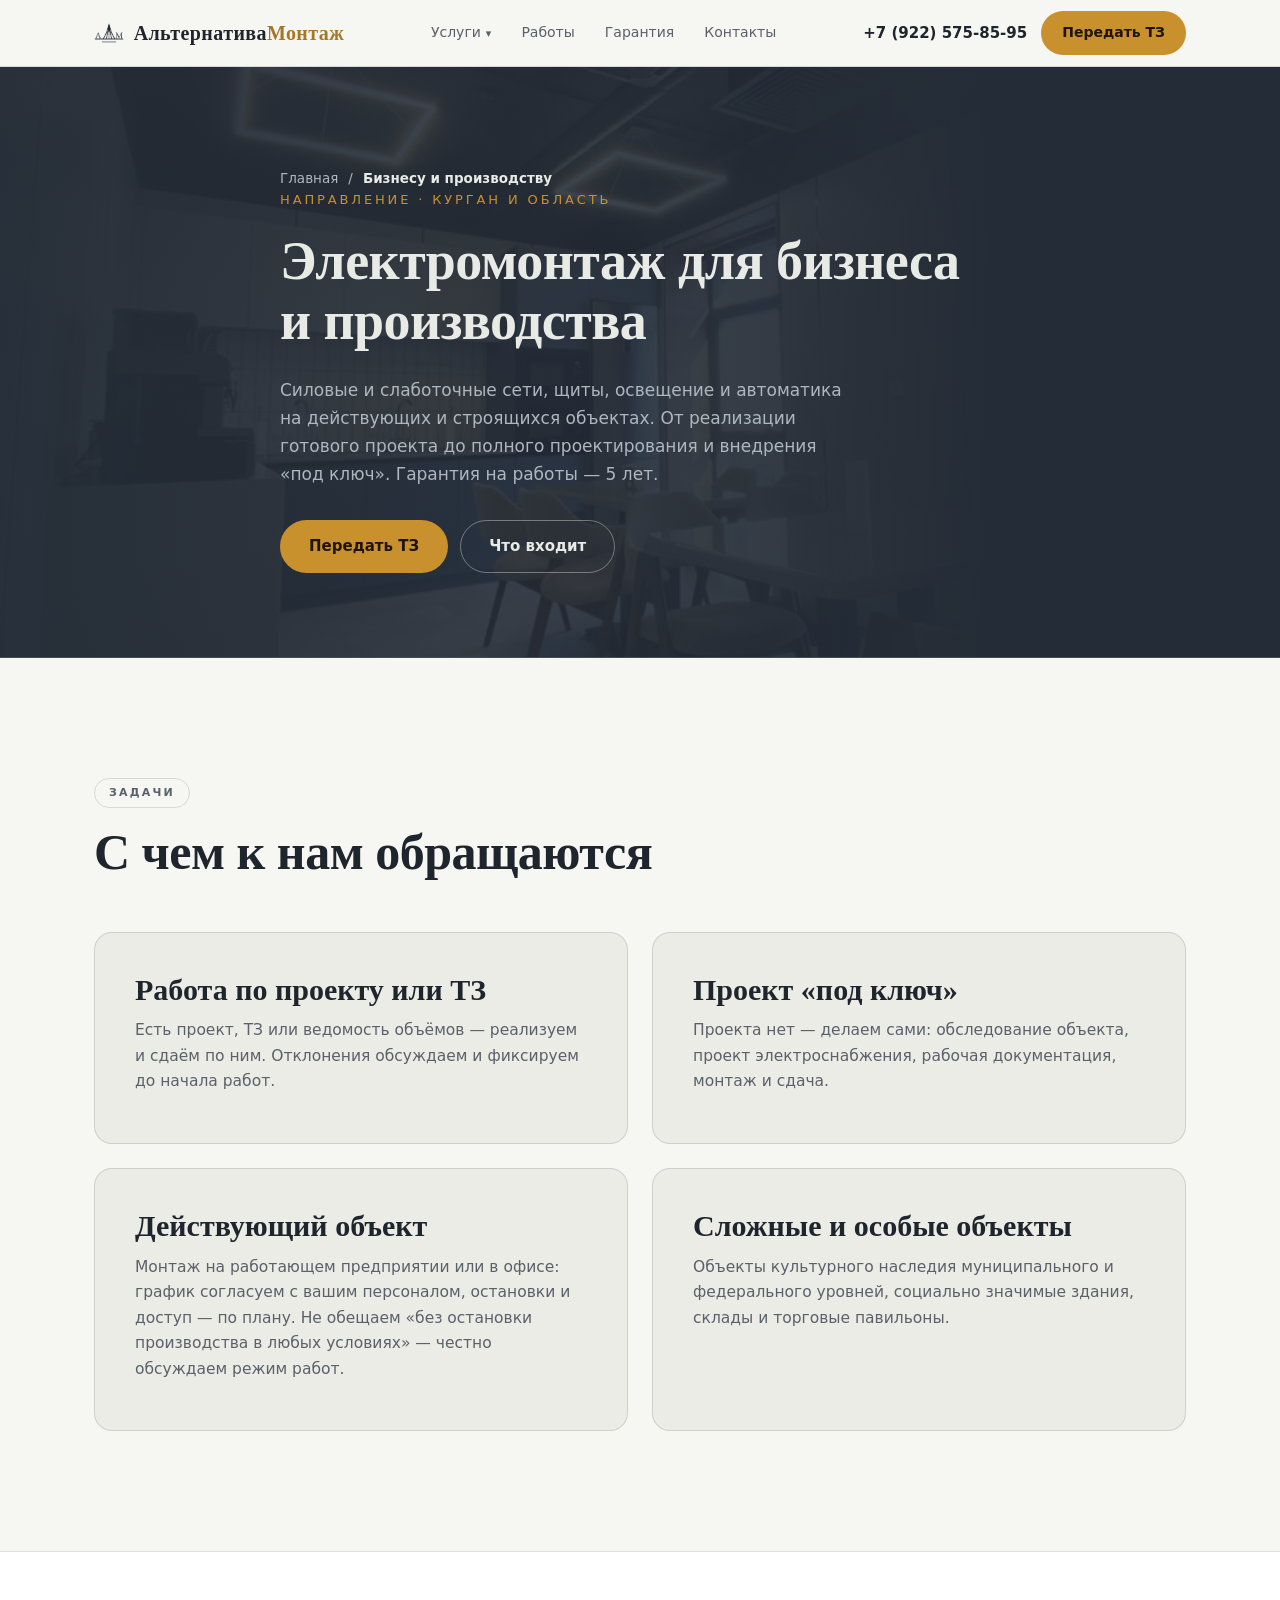
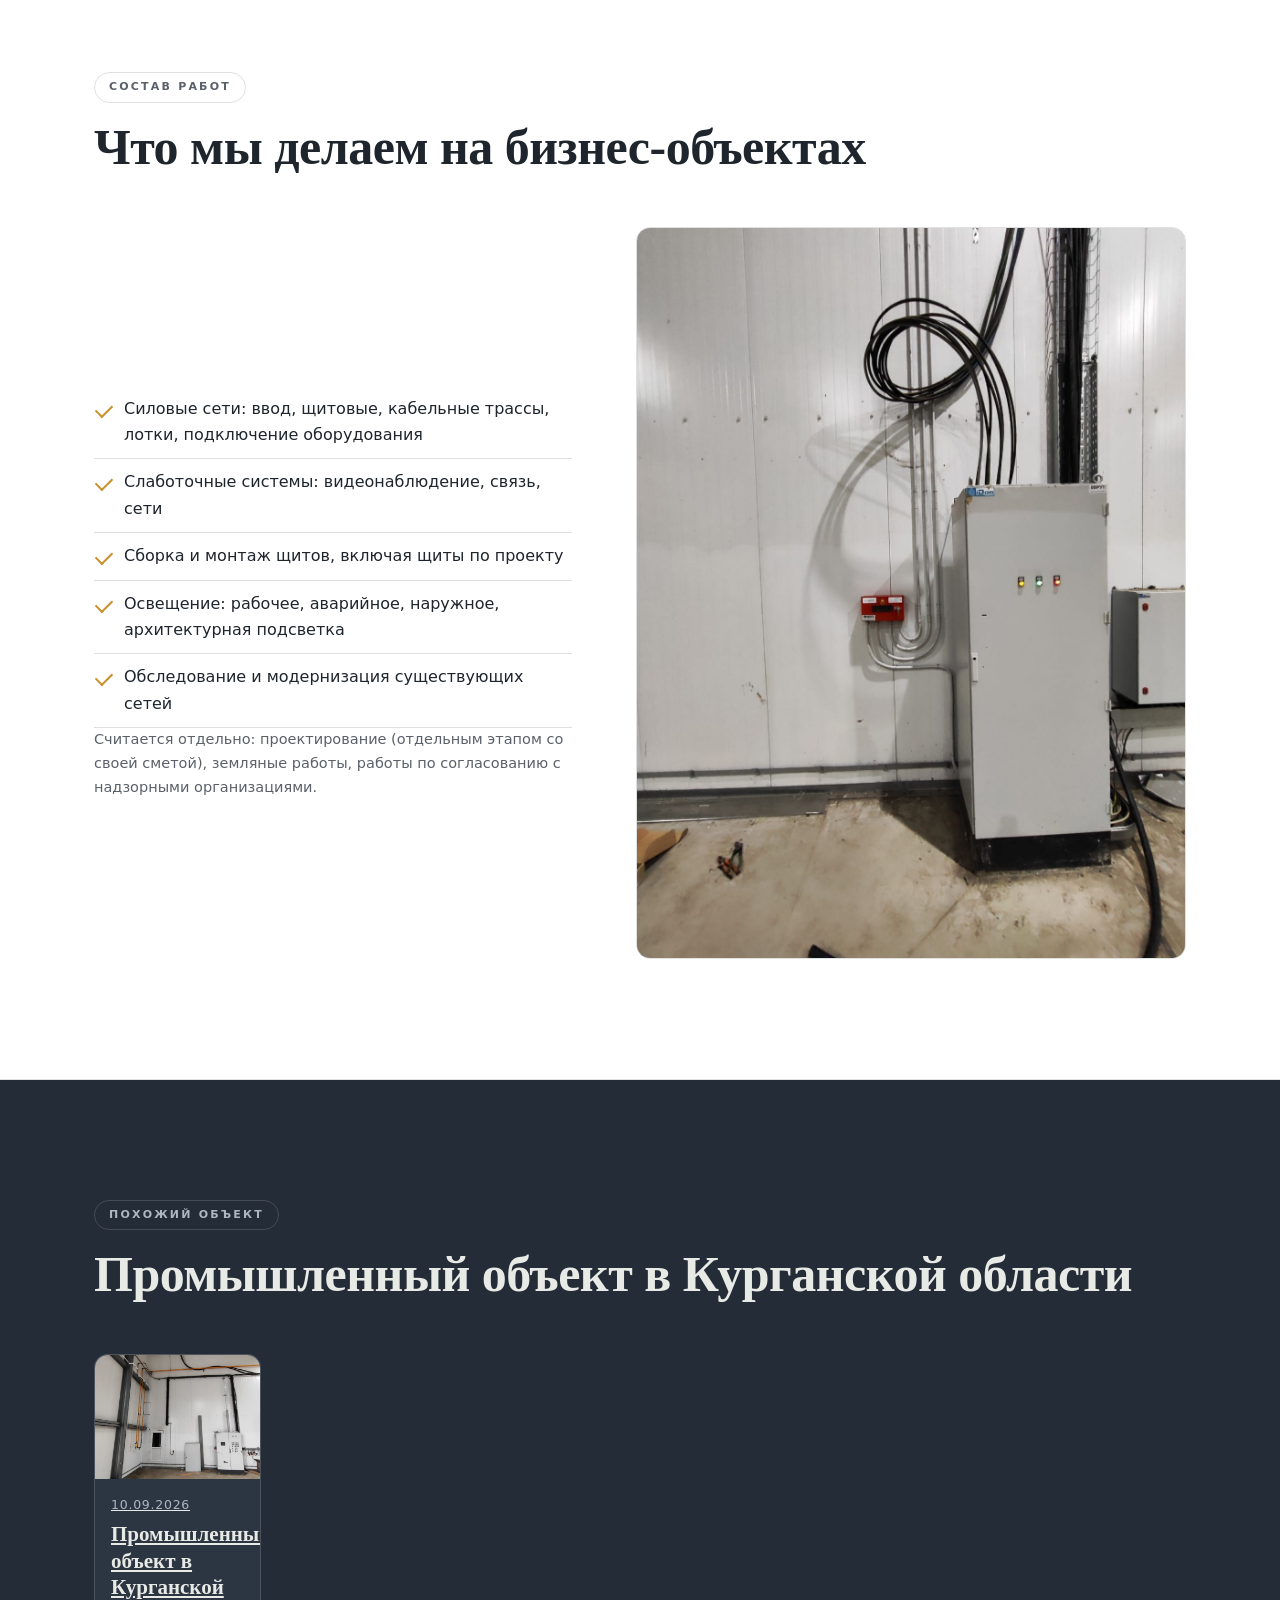
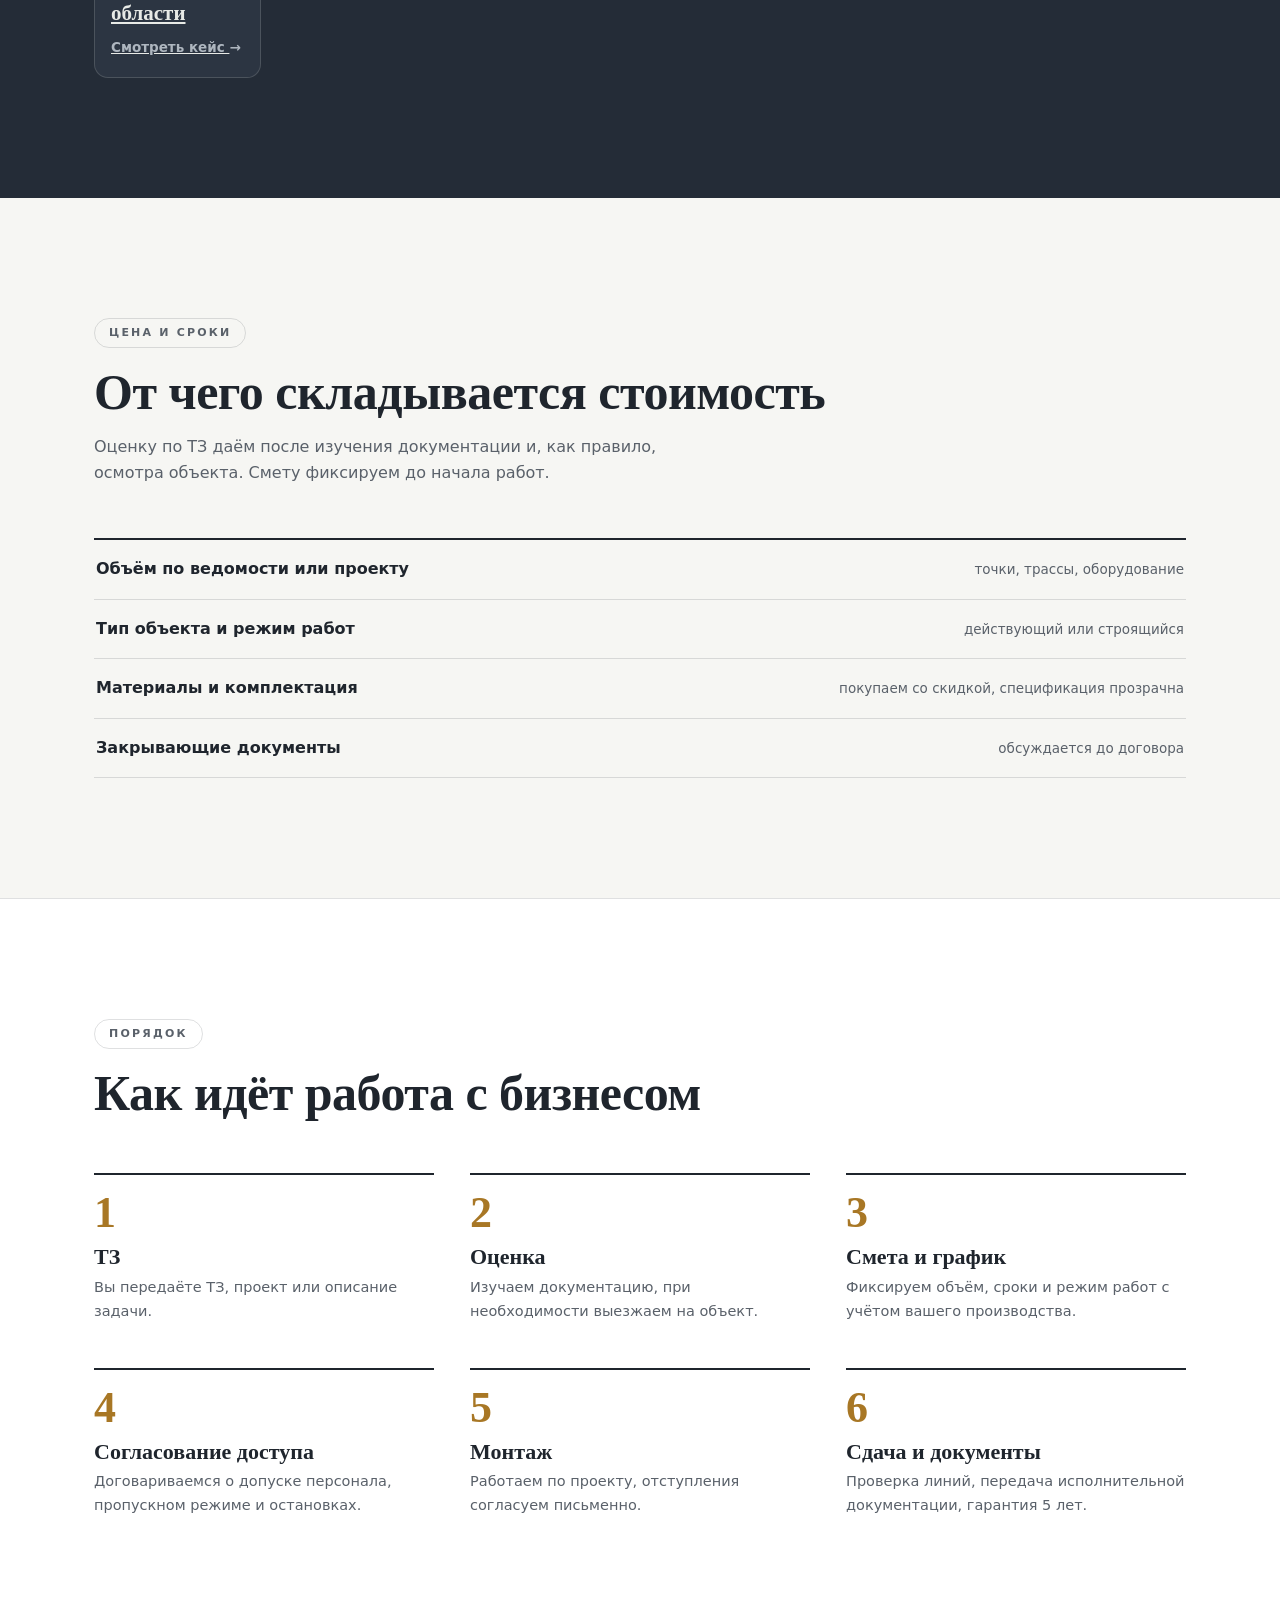
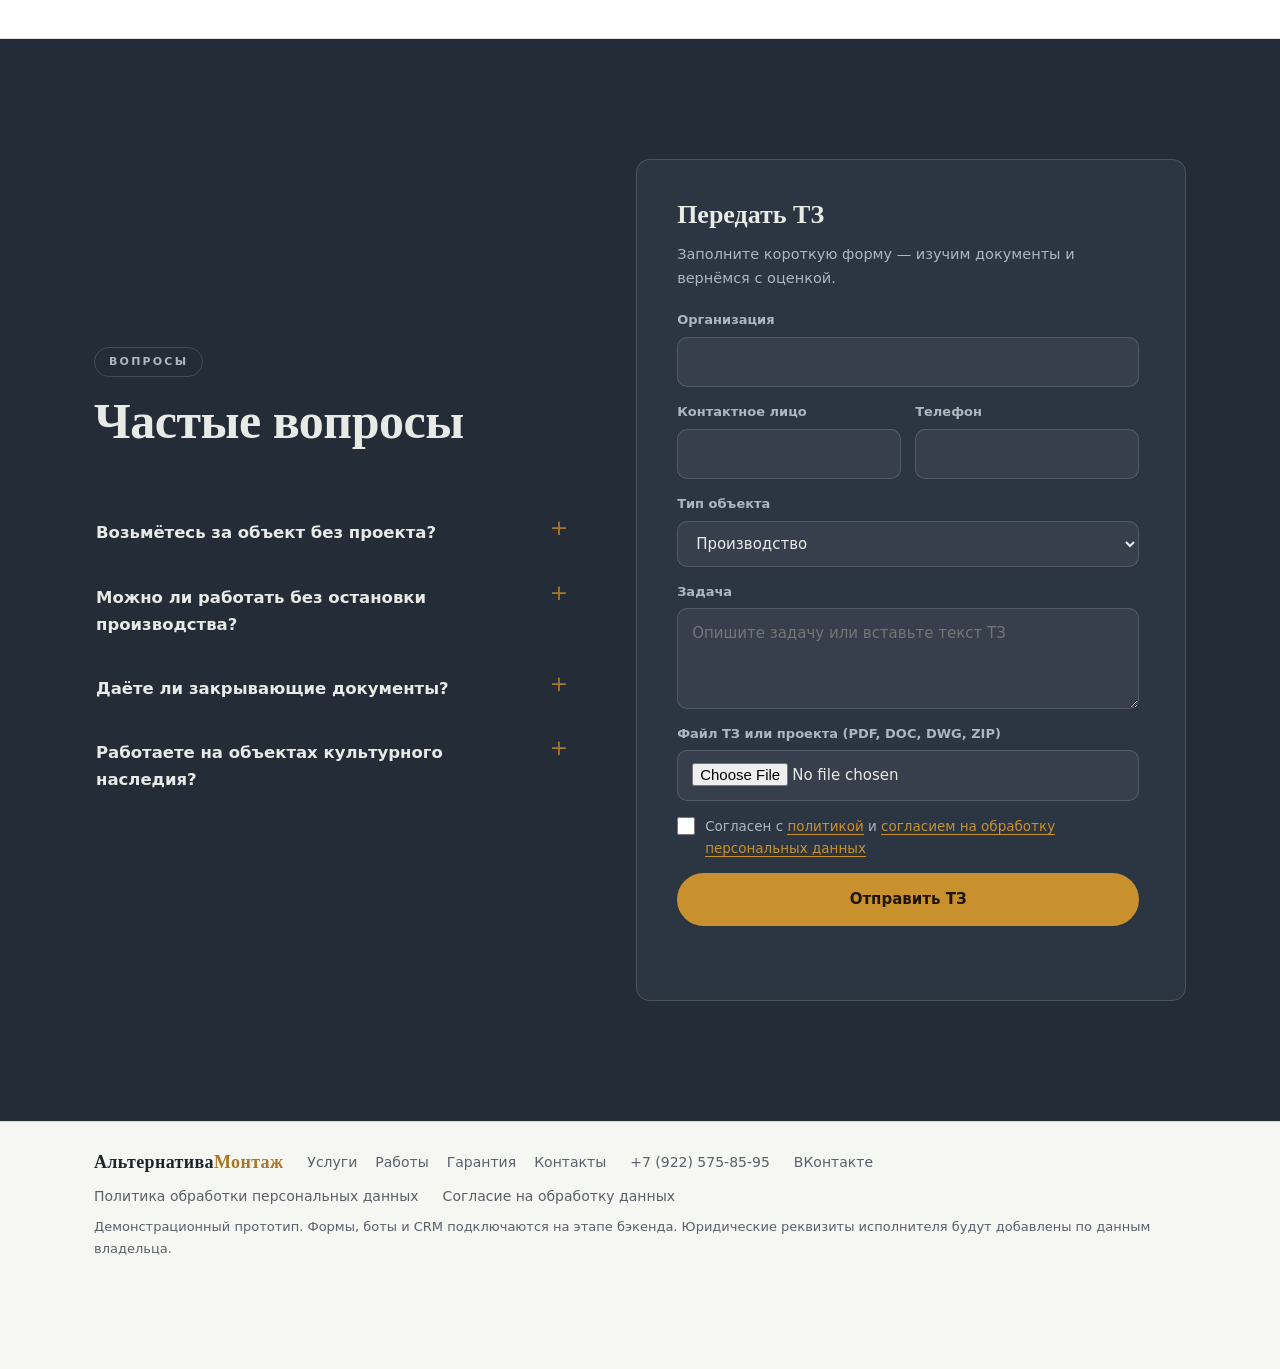
==== commit 48486e01: "Логотип в шапке заменён на оригинальную эмблему клиента Co-Authored-By: Claude Code <noreply@anthrop" ====
--- a/biznesu/index.html
+++ b/biznesu/index.html
@@ -17,7 +17,7 @@
   <div class="wrap top__bar">
     <a class="logo" href="../" aria-label="АльтернативаМонтаж, на главную">
       <span class="logo__mark" aria-hidden="true">
-        <svg viewBox="0 0 28 28" width="26" height="26"><path d="M14 3 5 25h3.2L14 9.4 19.8 25H23L14 3Z" fill="currentColor"/><path d="M4 25h20" stroke="currentColor" stroke-width="1.6"/></svg>
+        <img src="../img/logo-am.png" alt="" width="30" height="20">
       </span>
       <span class="logo__word">Альтернатива<em>Монтаж</em></span>
     </a>
--- a/styles.css
+++ b/styles.css
@@ -82,7 +82,8 @@
 }
 .top__bar{display:flex;align-items:center;justify-content:space-between;gap:16px;height:66px}
 .logo{display:flex;align-items:center;gap:10px;text-decoration:none}
-.logo__mark{color:var(--dark);line-height:0}
+.logo__mark{line-height:0}
+.logo__mark img{display:block;height:20px;width:auto}
 .logo__word{font-family:"Cormorant",Georgia,serif;font-weight:600;font-size:20px;letter-spacing:.02em}
 .logo__word em{font-style:normal;color:var(--accent-hi)}
 .top__nav{display:flex;gap:clamp(14px,2.6vw,30px)}
